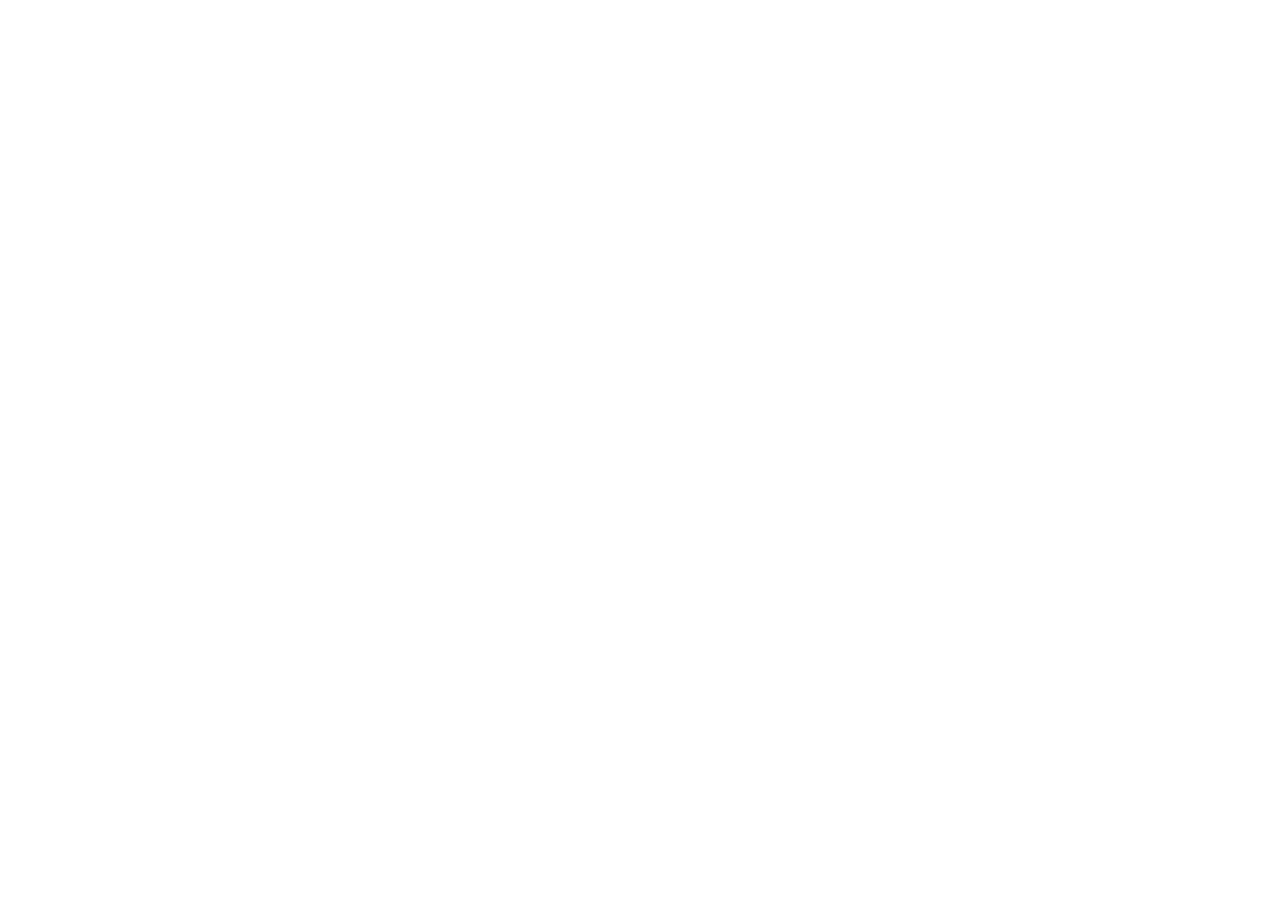
==== index.html @ 1c8ca5d5 "uptade" ====
<!DOCTYPE html>
<html lang="pt-br">
<head>
    <meta charset="UTF-8">
    <meta name="viewport" content="width=device-width, initial-scale=1.0">
    <title>Jogos Favoritos</title>
    <link rel="stylesheet" href="estilos/style.css">
</head>
<body>
    <main>
        <section id="steamdeck">

        </section>

        <section id="jogos">


        </section>
    </main>
</body>
</html>
---- estilos/style.css ----
@charset "UTF-8";
*{
    margin: 0px;
    padding: 0px;
}
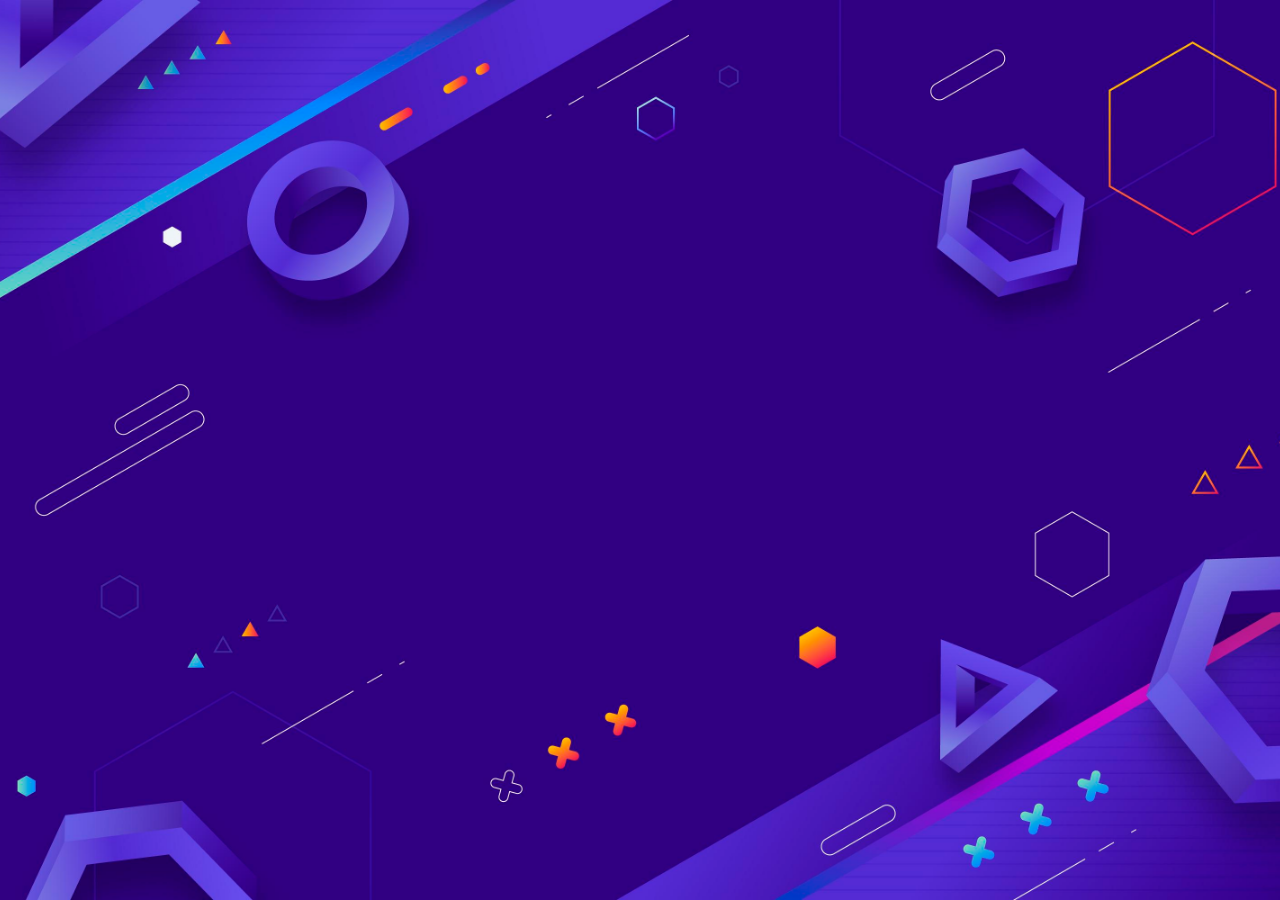
==== commit 62b1fee4: "uptade" ====
--- a/index.html
+++ b/index.html
@@ -9,7 +9,9 @@
 <body>
     <main>
         <section id="steamdeck">
-
+            <iframe src="iframesteamdeck.html" frameborder="0" name="tela" id="tela">
+                Seu navegador não é compativel com isso!
+            </iframe>
         </section>
 
         <section id="jogos">
--- a/estilos/style.css
+++ b/estilos/style.css
@@ -2,4 +2,25 @@
 *{
     margin: 0px;
     padding: 0px;
+}
+
+html,body{
+    height:100vh;
+    width: 100vw;
+    background-color: black;
+}
+
+body{
+    background: url('../imagens/6077811.jpg') no-repeat top center;
+    background-size: cover;
+    background-attachment: fixed;
+}
+
+main{
+    height: 100vh;
+    position: relative;
+}
+
+section#steamdeck{
+    background: url('../imagens/steamdeckimage.png');
 }
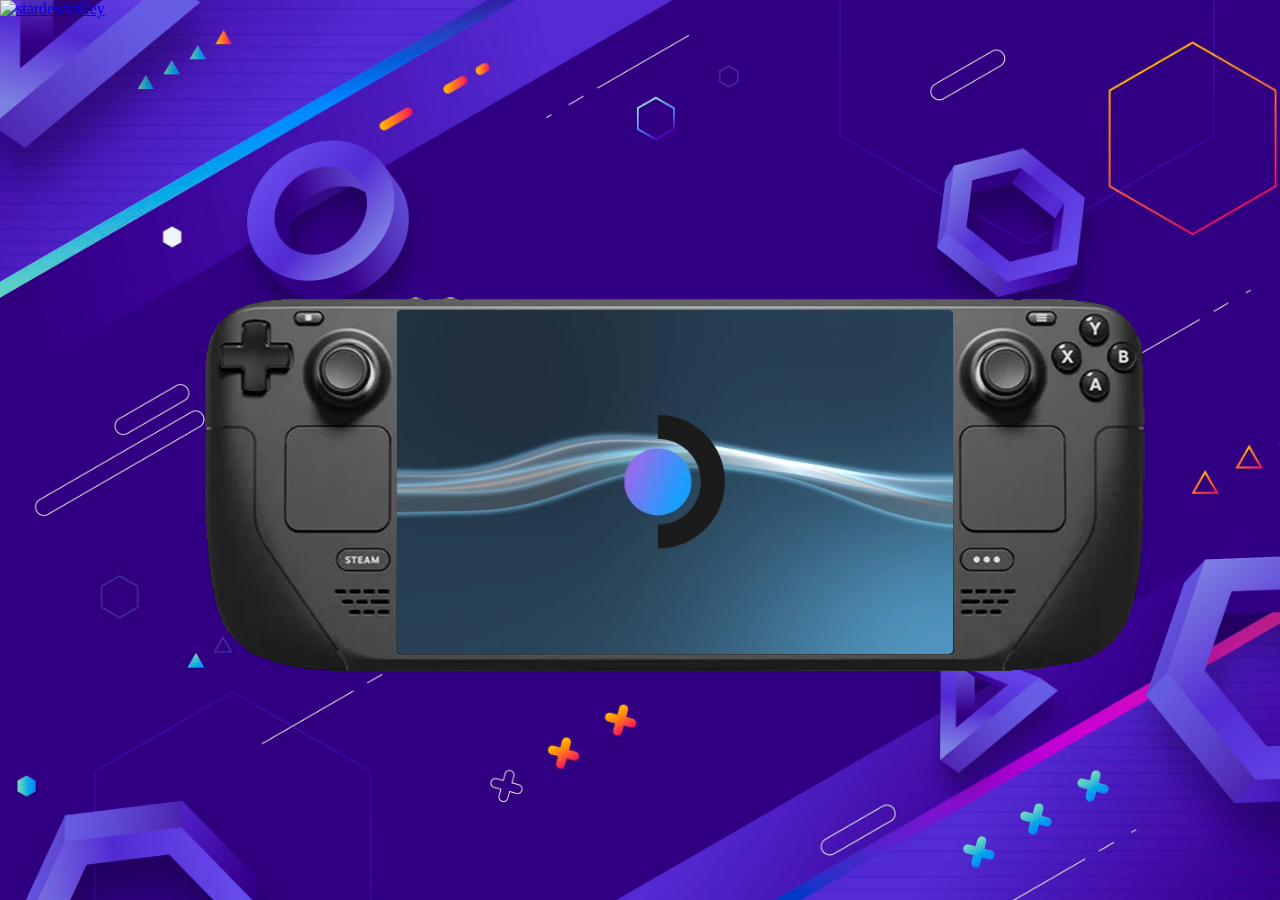
==== commit aebed36e: "uptade" ====
--- a/index.html
+++ b/index.html
@@ -15,7 +15,7 @@
         </section>
 
         <section id="jogos">
-
+            <a href="stardew.html" target="tela"><img src="" alt="stardewvalley"></a> <!--colocar a logo no src-->
 
         </section>
     </main>
--- a/estilos/style.css
+++ b/estilos/style.css
@@ -22,5 +22,20 @@
 }
 
 section#steamdeck{
-    background: url('../imagens/steamdeckimage.png');
+    background: url('../imagens/steamdeckimage.png') no-repeat;
+    height: 712px;
+    width: 1009px;
+    position: absolute;
+    top: 35%;
+    left: 50%;
+    transform: translate(-50%, -50%);
+}
+
+iframe#tela{
+    position: relative;
+    top: 351px;
+  left: 261px;
+  height: 344px;
+  width: 557px;
+  border-radius: 5px;
 }
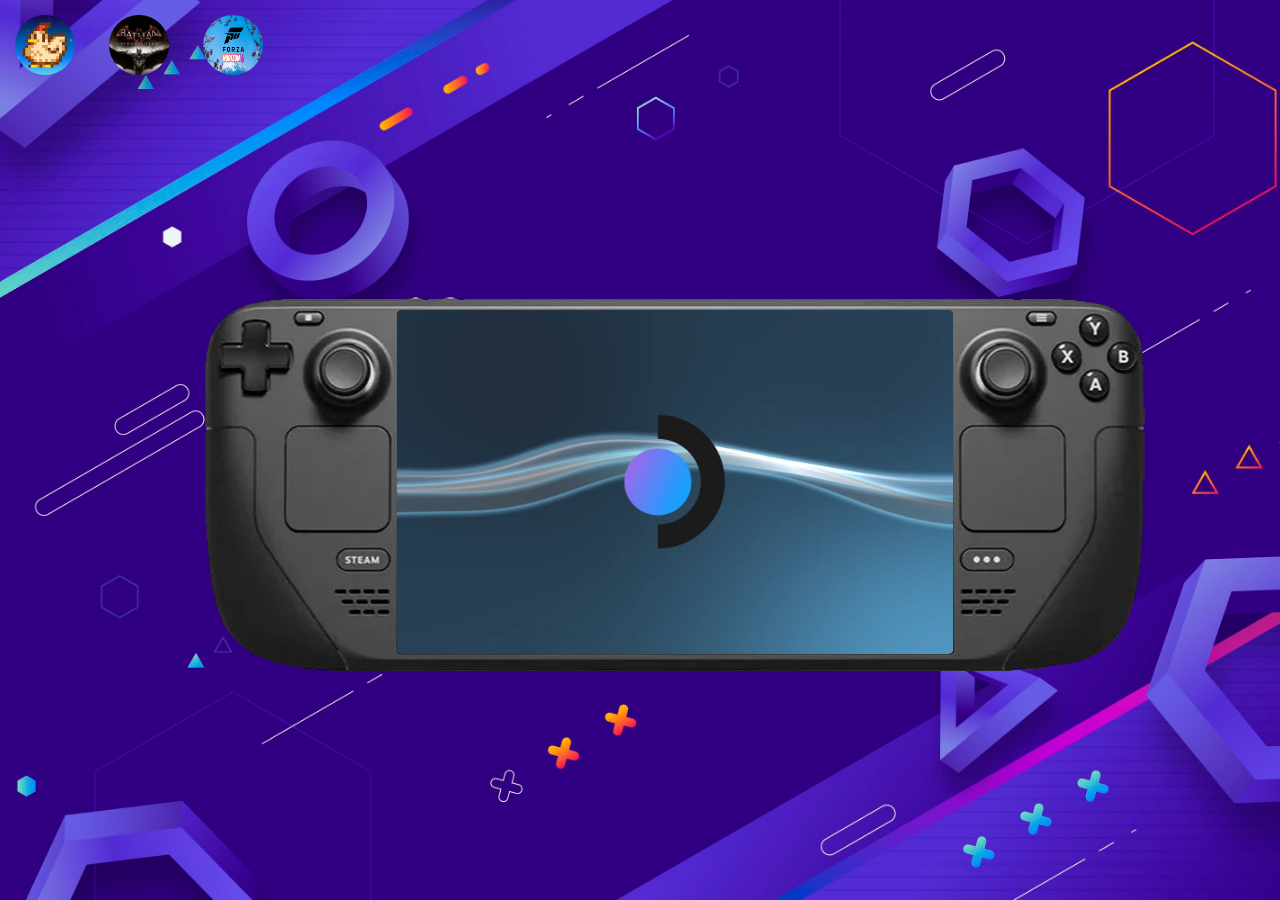
==== commit 4264a379: "uptade" ====
--- a/index.html
+++ b/index.html
@@ -15,8 +15,9 @@
         </section>
 
         <section id="jogos">
-            <a href="stardew.html" target="tela"><img src="" alt="stardewvalley"></a> <!--colocar a logo no src-->
-
+            <a href="stardew.html" target="tela"><img src="imagens/stardewbutton.png" alt="stardewvalley"></a>
+            <a href="batman.html" target="tela"><img src="imagens/batmanbutton.webp" alt="batman"></a>
+            <a href="forza.html" target="tela"><img src="imagens/forza6button.png" alt="forza"></a>
         </section>
     </main>
 </body>
--- a/estilos/style.css
+++ b/estilos/style.css
@@ -11,7 +11,7 @@
 }
 
 body{
-    background: url('../imagens/6077811.jpg') no-repeat top center;
+    background: url('../imagens/backgroundimage.jpg') no-repeat top center;
     background-size: cover;
     background-attachment: fixed;
 }
@@ -31,6 +31,13 @@
     transform: translate(-50%, -50%);
 }
 
+section#jogos img{
+    border-radius: 90px;
+    width: 60px;
+    height: 60px;
+    padding: 15px;
+}
+
 iframe#tela{
     position: relative;
     top: 351px;
@@ -38,4 +45,5 @@
   height: 344px;
   width: 557px;
   border-radius: 5px;
-}+}
+
